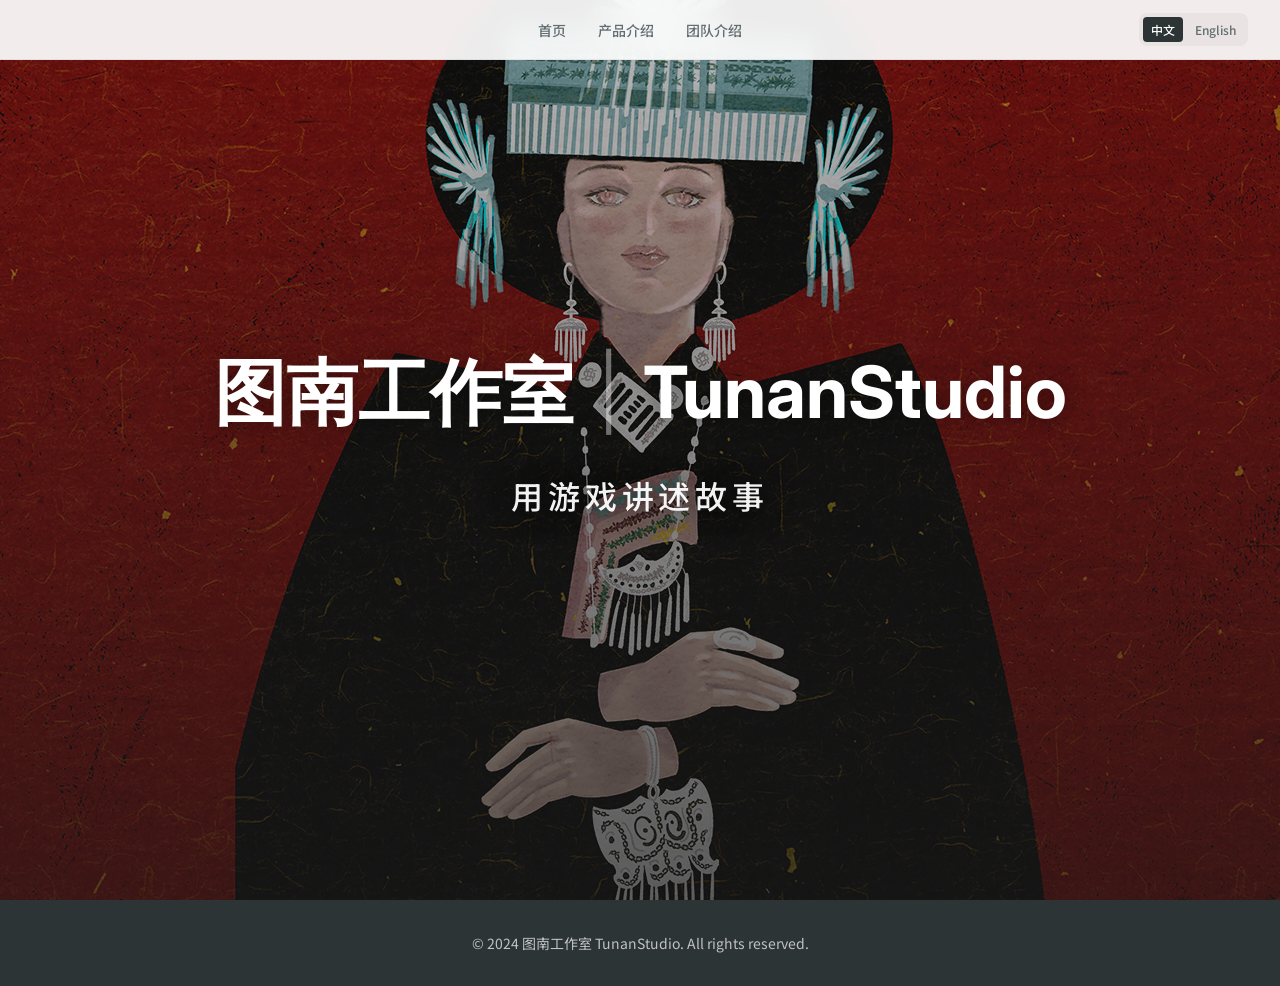
==== index.html @ 3f359770 "页面优化" ====
<!DOCTYPE html>
<html lang="zh-CN">
<head>
  <meta charset="UTF-8">
  <meta name="viewport" content="width=device-width, initial-scale=1.0">
  <meta name="description" content="图南工作室 - 用游戏讲述故事">
  <meta name="theme-color" content="#2D3436">
  
  <title>图南工作室 TunanStudio</title>
  
  <link rel="preconnect" href="https://fonts.googleapis.com">
  <link rel="preconnect" href="https://fonts.gstatic.com" crossorigin>
  <link href="https://fonts.googleapis.com/css2?family=Noto+Sans+SC:wght@400;500;700&family=Inter:wght@400;500;700&display=swap" rel="stylesheet">
  
  <link rel="stylesheet" href="css/styles.css">
  
  <script nomodule src="js/bundle.min.js"></script>
</head>
<body>
  <a href="#main-content" class="skip-link">跳转到主要内容</a>
  
  <header class="navbar" role="banner">
    <nav class="navbar-container" role="navigation" aria-label="主导航">
      <ul class="navbar-nav">
        <li><a href="/" class="nav-link" data-nav="home" data-i18n="nav.home">首页</a></li>
        <li><a href="/products" class="nav-link" data-nav="products" data-i18n="nav.products">产品介绍</a></li>
        <li><a href="/team" class="nav-link" data-nav="team" data-i18n="nav.team">团队介绍</a></li>
      </ul>
      
      <div class="navbar-actions">
        <div class="language-switcher" role="group" aria-label="语言切换">
          <button class="lang-btn active" data-lang="zh-CN" aria-label="切换到中文" aria-pressed="true">中文</button>
          <button class="lang-btn" data-lang="en" aria-label="Switch to English" aria-pressed="false">English</button>
        </div>
        
        <button class="mobile-menu-toggle" id="mobile-menu-btn" aria-label="打开菜单" aria-expanded="false" aria-controls="mobile-menu" onclick="toggleMobileMenu()">
          <span class="menu-icon"></span>
        </button>
      </div>
    </nav>
    
    <div class="mobile-menu" id="mobile-menu" aria-hidden="true">
      <button class="mobile-menu-close" onclick="toggleMobileMenu()" aria-label="关闭菜单">
        <span class="close-icon"></span>
      </button>
      <ul class="mobile-nav">
        <li><a href="/" class="mobile-nav-link" data-nav="home" data-i18n="nav.home">首页</a></li>
        <li><a href="/products" class="mobile-nav-link" data-nav="products" data-i18n="nav.products">产品介绍</a></li>
        <li><a href="/team" class="mobile-nav-link" data-nav="team" data-i18n="nav.team">团队介绍</a></li>
      </ul>
      <div class="mobile-lang-switcher">
        <button class="lang-btn active" data-lang="zh-CN">中文</button>
        <button class="lang-btn" data-lang="en">English</button>
      </div>
    </div>
  </header>

  <main id="main-content" role="main">
    <section class="hero" id="hero">
      <div class="hero-bg" id="hero-bg">
        <div class="hero-video-container" id="hero-video-container">
          <video 
            id="hero-video"
            class="hero-video"
            autoplay
            muted
            loop
            playsinline
            preload="auto"
            poster="img/hero/hero-bg.jpg"
            data-video-config='{
              "src": "video/hero.mp4",
              "webmSrc": "video/hero.webm",
              "poster": "img/hero/hero-bg.jpg",
              "muted": true,
              "loop": true,
              "preload": "auto",
              "objectFit": "cover",
              "zIndex": 0,
              "overlayOpacity": 0.5
            }'
          >
            <source src="video/hero.webm" type="video/webm">
            <source src="video/hero.mp4" type="video/mp4">
          </video>
          <div class="hero-video-fallback" id="hero-video-fallback"></div>
        </div>
        <div class="hero-overlay"></div>
        <div class="floating-images-container" id="floating-images-container"></div>
      </div>
      
      <div class="hero-content">
        <h1 class="brand-title">
          <span class="brand-cn" data-i18n="brand.cn">图南工作室</span>
          <span class="brand-divider">|</span>
          <span class="brand-en" data-i18n="brand.en">TunanStudio</span>
        </h1>
        <p class="brand-tagline" data-i18n="brand.tagline">用游戏讲述故事</p>
        
        <div class="hero-actions">
        </div>
      </div>
    </section>
  </main>

  <footer class="footer" role="contentinfo">
    <div class="container">
      <p class="footer-copyright" data-i18n="footer.copyright">© 2024 图南工作室 TunanStudio. All rights reserved.</p>
    </div>
  </footer>

  <script type="module" src="script/main.js"></script>
</body>
</html>
---- css/styles.css ----
:root {
  --color-primary: #2D3436;
  --color-secondary: #636E72;
  --color-accent: #74B9FF;
  --color-accent-2: #A29BFE;
  --color-light: #B2BEC3;
  --color-white: #FFFFFF;
  --color-bg: #FAFAFA;
  --color-bg-dark: #1A1A1A;
  --color-divider: #757575;
  
  --font-cn: 'Noto Sans SC', -apple-system, BlinkMacSystemFont, sans-serif;
  --font-en: 'Inter', -apple-system, BlinkMacSystemFont, sans-serif;
  
  --font-size-xs: 0.75rem;
  --font-size-sm: 0.875rem;
  --font-size-base: 1rem;
  --font-size-lg: 1.125rem;
  --font-size-xl: 1.25rem;
  --font-size-2xl: 1.5rem;
  --font-size-3xl: 2rem;
  --font-size-4xl: 2.5rem;
  --font-size-5xl: 3.5rem;
  --font-size-6xl: 4.5rem;
  
  --line-height-tight: 1.2;
  --line-height-normal: 1.6;
  --line-height-relaxed: 1.8;
  
  --font-weight-normal: 400;
  --font-weight-medium: 500;
  --font-weight-bold: 700;
  
  --spacing-xs: 0.25rem;
  --spacing-sm: 0.5rem;
  --spacing-md: 1rem;
  --spacing-lg: 1.5rem;
  --spacing-xl: 2rem;
  --spacing-2xl: 3rem;
  --spacing-3xl: 4rem;
  --spacing-4xl: 6rem;
  
  --navbar-height: 60px;
  --transition-fast: 150ms ease;
  --transition-normal: 250ms ease;
  --transition-slow: 350ms ease;
  
  --shadow-sm: 0 1px 2px rgba(0, 0, 0, 0.05);
  --shadow-md: 0 4px 6px rgba(0, 0, 0, 0.07);
  --shadow-lg: 0 10px 15px rgba(0, 0, 0, 0.1);
  --shadow-xl: 0 20px 25px rgba(0, 0, 0, 0.15);
  --shadow-hover: 0 12px 28px rgba(0, 0, 0, 0.12), 0 8px 16px rgba(0, 0, 0, 0.08);
  --shadow-hover-deep: 0 16px 40px rgba(0, 0, 0, 0.18), 0 8px 20px rgba(0, 0, 0, 0.12);
  
  --radius-sm: 4px;
  --radius-md: 8px;
  --radius-lg: 12px;
  --radius-full: 9999px;
  
  --z-dropdown: 100;
  --z-sticky: 200;
  --z-fixed: 300;
  --z-modal: 400;
  --z-tooltip: 500;
}

*,
*::before,
*::after {
  box-sizing: border-box;
  margin: 0;
  padding: 0;
}

html {
  font-size: 16px;
  scroll-behavior: smooth;
  -webkit-font-smoothing: antialiased;
  -moz-osx-font-smoothing: grayscale;
}

body {
  font-family: var(--font-cn);
  font-size: var(--font-size-base);
  font-weight: var(--font-weight-normal);
  line-height: var(--line-height-normal);
  color: var(--color-primary);
  background-color: var(--color-bg);
  min-height: 100vh;
  overflow-x: hidden;
}

.skip-link {
  position: absolute;
  top: -100%;
  left: 50%;
  transform: translateX(-50%);
  padding: var(--spacing-sm) var(--spacing-md);
  background: var(--color-primary);
  color: var(--color-white);
  text-decoration: none;
  border-radius: var(--radius-sm);
  z-index: var(--z-tooltip);
  transition: top var(--transition-fast);
}

.skip-link:focus {
  top: var(--spacing-sm);
}

a {
  color: inherit;
  text-decoration: none;
}

button {
  font-family: inherit;
  cursor: pointer;
  border: none;
  background: none;
}

img {
  max-width: 100%;
  height: auto;
  display: block;
}

ul, ol {
  list-style: none;
}

.container {
  width: 100%;
  max-width: 1280px;
  margin: 0 auto;
  padding: 0 var(--spacing-lg);
}

.navbar {
  position: fixed;
  top: 0;
  left: 0;
  right: 0;
  height: var(--navbar-height);
  background: rgba(255, 255, 255, 0.92);
  backdrop-filter: blur(12px);
  -webkit-backdrop-filter: blur(12px);
  z-index: var(--z-fixed);
  border-bottom: 1px solid rgba(0, 0, 0, 0.06);
}

@supports not (backdrop-filter: blur(12px)) {
  .navbar {
    background: rgba(255, 255, 255, 0.98);
  }
}

.navbar-container {
  display: flex;
  align-items: center;
  justify-content: center;
  width: 100%;
  height: 100%;
  max-width: 1400px;
  margin: 0 auto;
  padding: 0 var(--spacing-xl);
  box-sizing: border-box;
  position: relative;
}
 

.navbar-brand {
  display: flex;
  align-items: center;
  gap: var(--spacing-sm);
  font-family: var(--font-en);
  font-weight: var(--font-weight-bold);
  font-size: var(--font-size-xl);
  color: var(--color-primary);
  transition: transform var(--transition-fast);
}

.navbar-brand:hover {
  transform: scale(1.02);
}

.brand-mark {
  display: flex;
  align-items: center;
  justify-content: center;
  width: 36px;
  height: 36px;
  background: linear-gradient(135deg, var(--color-primary) 0%, var(--color-secondary) 100%);
  color: var(--color-white);
  border-radius: var(--radius-sm);
  font-size: var(--font-size-lg);
}

.brand-logo {
  width: 36px;
  height: 36px;
  object-fit: contain;
  border-radius: var(--radius-sm);
}

.navbar-nav {
  display: flex;
  align-items: center;
  gap: var(--spacing-xl);
}

.nav-link {
  position: relative;
  font-size: var(--font-size-sm);
  font-weight: var(--font-weight-medium);
  color: var(--color-secondary);
  padding: var(--spacing-sm) 0;
  transition: color var(--transition-fast);
}

.nav-link::after {
  content: '';
  position: absolute;
  bottom: 0;
  left: 0;
  width: 0;
  height: 2px;
  background: var(--color-accent);
  transition: width var(--transition-normal);
}

.nav-link:hover,
.nav-link:focus {
  color: var(--color-primary);
}

.nav-link:hover::after,
.nav-link:focus::after {
  width: 100%;
}

.navbar-actions {
  display: flex;
  align-items: center;
  gap: var(--spacing-md);
  position: absolute;
  right: var(--spacing-xl);
}

.language-switcher {
  display: flex;
  align-items: center;
  gap: var(--spacing-xs);
  padding: var(--spacing-xs);
  background: rgba(0, 0, 0, 0.04);
  border-radius: var(--radius-md);
}

.lang-btn {
  padding: var(--spacing-xs) var(--spacing-sm);
  font-size: var(--font-size-xs);
  font-weight: var(--font-weight-medium);
  color: var(--color-secondary);
  border-radius: var(--radius-sm);
  transition: all var(--transition-fast);
  cursor: pointer;
  pointer-events: auto;
  background: transparent;
  border: none;
  touch-action: manipulation;
  -webkit-tap-highlight-color: transparent;
}

.lang-btn:focus {
  outline: 2px solid var(--color-primary);
  outline-offset: 2px;
}

.lang-btn:hover {
  color: var(--color-primary);
  background: rgba(0, 0, 0, 0.06);
}

.lang-btn.active {
  color: var(--color-white);
  background: var(--color-primary);
}

.mobile-menu-toggle {
  display: none;
  width: 36px;
  height: 36px;
  align-items: center;
  justify-content: center;
  cursor: pointer;
  pointer-events: auto !important;
  z-index: calc(var(--z-fixed) + 10);
  background: transparent;
  border: none;
  padding: 0;
  margin: 0;
  touch-action: manipulation;
  -webkit-tap-highlight-color: transparent;
}

.mobile-menu-toggle:hover {
  background: rgba(0, 0, 0, 0.05);
}

.mobile-menu-toggle:focus {
  outline: 2px solid var(--color-primary);
  outline-offset: 2px;
}

.mobile-menu-toggle:active {
  background: rgba(0, 0, 0, 0.1);
  transform: scale(0.95);
}

.menu-icon {
  position: relative;
  width: 20px;
  height: 2px;
  background: var(--color-primary);
  border-radius: 1px;
  transition: background var(--transition-fast), transform var(--transition-fast);
}

.menu-icon::before,
.menu-icon::after {
  content: '';
  position: absolute;
  left: 0;
  width: 100%;
  height: 2px;
  background: var(--color-primary);
  border-radius: 1px;
  transition: transform var(--transition-fast);
}

.menu-icon::before {
  top: -6px;
}

.menu-icon::after {
  bottom: -6px;
}

.mobile-menu-toggle.active .menu-icon {
  background: transparent;
}

.mobile-menu-toggle.active .menu-icon::before {
  transform: translateY(0) rotate(45deg);
}

.mobile-menu-toggle.active .menu-icon::after {
  transform: translateY(0) rotate(-45deg);
}

.mobile-menu {
  position: fixed;
  top: 0;
  left: 0;
  width: 100vw;
  height: 100vh;
  background: var(--color-white);
  padding: calc(var(--navbar-height) + var(--spacing-xl)) var(--spacing-xl) var(--spacing-xl);
  transform: translateX(100%);
  transition: transform var(--transition-normal);
  z-index: 9999;
  display: flex;
  flex-direction: column;
  justify-content: flex-start;
  gap: var(--spacing-2xl);
  box-sizing: border-box;
}

.mobile-menu.active {
  transform: translateX(0);
}

.mobile-menu-close {
  position: absolute;
  top: calc(var(--navbar-height) + var(--spacing-md));
  right: var(--spacing-lg);
  width: 44px;
  height: 44px;
  background: transparent;
  border: none;
  cursor: pointer;
  display: flex;
  align-items: center;
  justify-content: center;
  padding: 0;
  z-index: 10;
}

.close-icon {
  position: relative;
  width: 24px;
  height: 24px;
}

.close-icon::before,
.close-icon::after {
  content: '';
  position: absolute;
  top: 50%;
  left: 0;
  width: 100%;
  height: 2px;
  background: var(--color-primary);
  transform: translateY(-50%) rotate(45deg);
}

.close-icon::after {
  transform: translateY(-50%) rotate(-45deg);
}

.mobile-nav {
  display: flex;
  flex-direction: column;
  gap: var(--spacing-xl);
}

.mobile-nav-link {
  font-size: 28px;
  font-weight: var(--font-weight-medium);
  color: var(--color-primary);
  padding: var(--spacing-sm) 0;
  cursor: pointer;
  pointer-events: auto;
  touch-action: manipulation;
  -webkit-tap-highlight-color: transparent;
  text-decoration: none;
  display: block;
}

.mobile-nav-link:hover {
  opacity: 0.7;
}

.mobile-nav-link:focus {
  outline: 2px solid var(--color-primary);
  outline-offset: 4px;
}

.mobile-lang-switcher {
  display: flex;
  gap: var(--spacing-md);
  margin-top: auto;
}

.mobile-lang-switcher .lang-btn {
  font-size: var(--font-size-lg);
  padding: var(--spacing-sm) var(--spacing-lg);
}

@media (min-width: 769px) {
  .mobile-menu {
    display: none;
  }
  
  .mobile-lang-switcher {
    display: none;
  }
}

.hero {
  position: relative;
  min-height: 100vh;
  display: flex;
  align-items: center;
  justify-content: center;
  overflow: hidden;
}

.hero-bg {
  position: absolute;
  inset: 0;
  z-index: 0;
}

.hero-video-container {
  position: absolute;
  inset: 0;
  width: 100%;
  height: 100%;
  overflow: hidden;
  background-color: var(--color-bg-dark);
}

.hero-video {
  position: absolute;
  top: 50%;
  left: 50%;
  min-width: 100%;
  min-height: 100%;
  width: auto;
  height: auto;
  transform: translate(-50%, -50%);
  object-fit: cover;
  object-position: center;
  z-index: 0;
}

.hero-video-fallback {
  position: absolute;
  inset: 0;
  width: 100%;
  height: 100%;
  background-color: var(--color-bg-dark);
  background-image: url('../img/hero/hero-bg.jpg');
  background-size: cover;
  background-position: center;
  background-repeat: no-repeat;
  opacity: 0;
  transition: opacity 0.5s ease;
  z-index: 1;
}

.hero-video-fallback.active {
  opacity: 1;
}

.hero-video-container.video-error .hero-video {
  display: none;
}

.hero-video-container.video-error .hero-video-fallback {
  opacity: 1;
}

.hero-video-container.video-loading::after {
  content: '';
  position: absolute;
  top: 50%;
  left: 50%;
  width: 40px;
  height: 40px;
  margin: -20px 0 0 -20px;
  border: 3px solid rgba(255, 255, 255, 0.2);
  border-top-color: rgba(255, 255, 255, 0.8);
  border-radius: 50%;
  animation: heroVideoSpinner 1s linear infinite;
  z-index: 2;
}

@keyframes heroVideoSpinner {
  to {
    transform: rotate(360deg);
  }
}

@media (max-width: 768px) {
  .hero-video {
    object-fit: cover;
  }
}

@media (max-width: 480px) {
  .hero-video-container {
    background-position: center center;
  }
}

@media (prefers-reduced-motion: reduce) {
  .hero-video {
    display: none;
  }
  
  .hero-video-fallback {
    opacity: 1;
  }
}

.hero-overlay {
  position: absolute;
  inset: 0;
  background: linear-gradient(
    to bottom,
    rgba(26, 26, 26, 0.3) 0%,
    rgba(26, 26, 26, 0.5) 50%,
    rgba(26, 26, 26, 0.7) 100%
  );
}

.floating-images-container {
  position: absolute;
  inset: 0;
  z-index: 1;
  pointer-events: none;
}

.floating-images-container .floating-image-wrapper {
  pointer-events: auto;
}

.hero-content {
  position: relative;
  z-index: 100;
  text-align: center;
  padding: var(--spacing-xl);
}

.brand-title {
  display: flex;
  align-items: center;
  justify-content: center;
  gap: var(--spacing-lg);
  font-family: var(--font-en);
  font-size: clamp(2.5rem, 8vw, var(--font-size-6xl));
  font-weight: var(--font-weight-bold);
  color: var(--color-white);
  text-shadow: 0 2px 20px rgba(0, 0, 0, 0.3);
  margin-bottom: var(--spacing-lg);
}

.brand-cn,
.brand-en {
  display: inline-block;
  cursor: default;
  transform-style: preserve-3d;
  backface-visibility: hidden;
  will-change: transform, opacity;
}

.brand-divider {
  color: rgba(255, 255, 255, 0.4);
  font-weight: var(--font-weight-normal);
}

.brand-tagline {
  font-size: clamp(1.5rem, 5vw, var(--font-size-3xl));
  font-weight: var(--font-weight-medium);
  color: rgba(255, 255, 255, 0.95);
  letter-spacing: 0.15em;
  line-height: 1.4;
  margin-bottom: var(--spacing-2xl);
  text-shadow: 0 2px 20px rgba(0, 0, 0, 0.5), 0 0 40px rgba(0, 0, 0, 0.3);
}

@media (max-width: 768px) {
  .brand-tagline {
    font-size: clamp(1.25rem, 4vw, var(--font-size-2xl));
    letter-spacing: 0.12em;
    text-shadow: 0 2px 15px rgba(0, 0, 0, 0.5);
  }
}

@media (max-width: 480px) {
  .brand-tagline {
    font-size: clamp(1.125rem, 5vw, var(--font-size-xl));
    letter-spacing: 0.1em;
    padding: 0 var(--spacing-md);
  }
}

.hero-actions {
  display: flex;
  align-items: center;
  justify-content: center;
  gap: var(--spacing-md);
  flex-wrap: wrap;
}

.btn {
  display: inline-flex;
  align-items: center;
  justify-content: center;
  padding: var(--spacing-md) var(--spacing-xl);
  font-size: var(--font-size-sm);
  font-weight: var(--font-weight-medium);
  border-radius: var(--radius-sm);
  transition: all var(--transition-normal);
  min-width: 140px;
}

.btn-primary {
  background: var(--color-white);
  color: var(--color-primary);
}

.btn-primary:hover,
.btn-primary:focus {
  background: var(--color-accent);
  color: var(--color-white);
  transform: translateY(-2px);
  box-shadow: var(--shadow-lg);
}

.btn-secondary {
  background: transparent;
  color: var(--color-white);
  border: 1px solid rgba(255, 255, 255, 0.5);
}

.btn-secondary:hover,
.btn-secondary:focus {
  background: rgba(255, 255, 255, 0.1);
  border-color: var(--color-white);
  transform: translateY(-2px);
}

.hero-scroll-indicator {
  position: absolute;
  bottom: var(--spacing-2xl);
  left: 50%;
  transform: translateX(-50%);
  display: flex;
  flex-direction: column;
  align-items: center;
  gap: var(--spacing-sm);
  color: rgba(255, 255, 255, 0.6);
  animation: float 2s ease-in-out infinite;
}

.scroll-line {
  width: 1px;
  height: 40px;
  background: linear-gradient(to bottom, rgba(255, 255, 255, 0.6), transparent);
}

.scroll-text {
  font-size: var(--font-size-xs);
  letter-spacing: 0.1em;
  text-transform: uppercase;
}

@keyframes float {
  0%, 100% {
    transform: translateX(-50%) translateY(0);
  }
  50% {
    transform: translateX(-50%) translateY(8px);
  }
}

.page {
  padding-top: calc(var(--navbar-height) + var(--spacing-4xl));
  padding-bottom: var(--spacing-4xl);
  min-height: 100vh;
}

.page-header {
  text-align: center;
  margin-bottom: var(--spacing-sm);
}

.page-title {
  font-size: clamp(var(--font-size-3xl), 5vw, var(--font-size-5xl));
  font-weight: var(--font-weight-bold);
  color: var(--color-primary);
  margin-bottom: var(--spacing-md);
}

.section-divider {
  height: 1px;
  background: var(--color-divider);
  border: 0;
  margin: 4px 0 24px;
}

@media (max-width: 768px) {
  .section-divider {
    margin: 2px 0 16px;
  }
}

.products-grid {
  display: grid;
  grid-template-columns: repeat(3, 1fr);
  gap: var(--spacing-lg);
  width: 100%;
  max-width: 100%;
  box-sizing: border-box;
}

@media (max-width: 1024px) {
  .products-grid {
    grid-template-columns: repeat(2, 1fr);
    gap: var(--spacing-md);
  }
}

@media (max-width: 640px) {
  .products-grid {
    grid-template-columns: 1fr;
    gap: var(--spacing-md);
  }
}

.product-card {
  background: var(--color-white);
  border-radius: var(--radius-md);
  overflow: hidden;
  box-shadow: var(--shadow-sm);
  transition: transform 0.35s cubic-bezier(0.4, 0, 0.2, 1), box-shadow 0.35s cubic-bezier(0.4, 0, 0.2, 1);
  opacity: 0;
  transform: translateY(20px);
  display: flex;
  flex-direction: column;
  min-width: 0;
  width: 100%;
  min-height: 280px;
}

@media (max-width: 1024px) {
  .product-card {
    min-height: 260px;
  }
}

@media (max-width: 640px) {
  .product-card {
    min-height: auto;
    max-width: 400px;
    margin: 0 auto;
  }
}

.product-card.animate-in {
  animation: fadeInUp 0.6s ease forwards;
}

.product-card:hover {
  transform: translateY(-8px) scale(1.02);
  box-shadow: var(--shadow-hover-deep);
}

@keyframes fadeInUp {
  to {
    opacity: 1;
    transform: translateY(0);
  }
}

.product-image {
  aspect-ratio: 16 / 9;
  overflow: hidden;
  background: var(--color-bg);
  width: 100%;
}

.product-image a {
  display: block;
  width: 100%;
  height: 100%;
}

.product-image a:focus {
  outline: 2px solid var(--color-accent);
  outline-offset: -2px;
}

.product-image a:focus:not(:focus-visible) {
  outline: none;
}

.product-image a:focus-visible {
  outline: 2px solid var(--color-accent);
  outline-offset: -2px;
}

.product-image img {
  width: 100%;
  height: 100%;
  object-fit: cover;
  transition: transform var(--transition-slow);
}

.product-img-default {
  display: block;
}

.product-img-hover {
  display: none;
}

.product-card:hover .product-image > a > picture > .product-img-default {
  transform: scale(1.03);
}

.product-card[data-has-hover="true"]:hover > .product-image > a > picture > .product-img-default,
.product-card[data-has-hover="true"]:hover > .product-image > picture > .product-img-default {
  display: none;
}

.product-card[data-has-hover="true"]:hover > .product-image > a > picture > .product-img-hover,
.product-card[data-has-hover="true"]:hover > .product-image > picture > .product-img-hover {
  display: block;
}

.product-info {
  padding: 12px 16px;
  flex: 1;
  display: flex;
  flex-direction: column;
}

@media (max-width: 640px) {
  .product-info {
    padding: var(--spacing-md);
  }
}

.product-title {
  font-size: var(--font-size-lg);
  font-weight: var(--font-weight-bold);
  color: var(--color-primary);
  margin-bottom: 6px;
  line-height: 1.3;
  transition: transform var(--transition-normal);
}

.product-description {
  font-size: var(--font-size-sm);
  color: var(--color-secondary);
  line-height: var(--line-height-relaxed);
  margin-bottom: 10px;
  flex: 1;
  transition: transform var(--transition-normal);
}

.product-tags {
  display: flex;
  flex-wrap: wrap;
  gap: 6px;
  transition: transform var(--transition-normal);
}

.tag {
  padding: 3px 8px;
  font-size: 12px;
  font-weight: var(--font-weight-medium);
  color: var(--color-accent);
  background: rgba(116, 185, 255, 0.1);
  border-radius: var(--radius-sm);
  transition: transform var(--transition-normal);
}

.team-grid {
  display: grid;
  grid-template-columns: repeat(auto-fit, minmax(280px, 1fr));
  gap: var(--spacing-xl);
  margin-top: -16px;
}

.team-card {
  text-align: center;
  padding: var(--spacing-xl);
  background: var(--color-white);
  border-radius: var(--radius-lg);
  box-shadow: var(--shadow-md);
  opacity: 0;
  transform: translateY(20px);
  transition: transform 0.35s cubic-bezier(0.4, 0, 0.2, 1), box-shadow 0.35s cubic-bezier(0.4, 0, 0.2, 1);
}

.team-card.animate-in {
  animation: fadeInUp 0.6s ease forwards;
}

.team-card:hover,
.team-card:focus-visible {
  transform: translateY(-6px) scale(1.03) translateZ(0);
  box-shadow: var(--shadow-hover-deep);
}

.team-card:focus-visible {
  outline: 2px solid var(--color-accent);
  outline-offset: 2px;
}

.member-avatar {
  width: 120px;
  height: 120px;
  margin: 0 auto var(--spacing-lg);
  border-radius: var(--radius-full);
  overflow: hidden;
  background: var(--color-bg);
}

.member-avatar img {
  width: 100%;
  height: 100%;
  object-fit: cover;
}

.member-name {
  font-size: var(--font-size-xl);
  font-weight: var(--font-weight-bold);
  color: var(--color-primary);
  margin-bottom: var(--spacing-xs);
}

.member-role {
  font-size: var(--font-size-sm);
  color: var(--color-accent);
  font-weight: var(--font-weight-medium);
  margin-bottom: var(--spacing-md);
}

.member-description {
  font-size: var(--font-size-sm);
  color: var(--color-secondary);
  line-height: var(--line-height-relaxed);
}

.footer {
  background: var(--color-primary);
  color: rgba(255, 255, 255, 0.7);
  padding: var(--spacing-xl) 0;
}

.footer .container {
  display: flex;
  justify-content: center;
  flex-wrap: wrap;
  gap: var(--spacing-md);
}

.footer-copyright {
  font-size: var(--font-size-sm);
}

.footer-nav {
  display: flex;
  gap: var(--spacing-lg);
}

.footer-link {
  font-size: var(--font-size-sm);
  color: rgba(255, 255, 255, 0.7);
  transition: color var(--transition-fast);
}

.footer-link:hover,
.footer-link:focus {
  color: var(--color-white);
}

.page-transition-out {
  opacity: 0;
  transform: translateY(10px);
  transition: opacity 0.2s ease, transform 0.2s ease;
}

.page-transition-in {
  opacity: 1;
  transform: translateY(0);
}

.animate-target {
  opacity: 0;
  transform: translateY(20px);
}

.animate-target.animate-in {
  animation: fadeInUp 0.6s ease forwards;
}

@media (max-width: 768px) {
  .navbar-container {
    justify-content: center;
  }
  
  .navbar-nav {
    display: none;
  }
  
  .navbar-actions {
    right: var(--spacing-lg);
  }
  
  .mobile-menu-toggle {
    display: flex;
  }
  
  .language-switcher {
    display: none;
  }
  
  .brand-title {
    flex-direction: column;
    gap: var(--spacing-sm);
  }
  
  .brand-divider {
    display: none;
  }
  
  .hero-actions {
    flex-direction: column;
  }
  
  .btn {
    width: 100%;
    max-width: 280px;
  }
  
  .footer .container {
    flex-direction: column;
    text-align: center;
  }
}

@media (prefers-reduced-motion: reduce) {
  *,
  *::before,
  *::after {
    animation-duration: 0.01ms !important;
    animation-iteration-count: 1 !important;
    transition-duration: 0.01ms !important;
  }
  
  html {
    scroll-behavior: auto;
  }
}

@media (prefers-color-scheme: dark) {
  :root {
    --color-divider: #9E9E9E;
  }
}

@supports (grid-template-columns: subgrid) {
  .team-grid {
    grid-template-columns: subgrid;
  }
}

.floating-image-wrapper {
  position: absolute;
  z-index: 1;
  cursor: grab;
  user-select: none;
  -webkit-user-select: none;
  pointer-events: auto;
}

.floating-image-wrapper:active {
  cursor: grabbing;
}

.floating-image {
  width: 100%;
  height: 100%;
  object-fit: cover;
  border-radius: 8px;
  box-shadow: 0 4px 12px rgba(0, 0, 0, 0.15);
  transition: box-shadow 0.2s ease, transform 0.2s ease;
  pointer-events: none;
}

.floating-image-wrapper:hover .floating-image,
.floating-image-wrapper.dragging .floating-image {
  box-shadow: 0 8px 24px rgba(0, 0, 0, 0.25);
}

.floating-image-wrapper.dragging .floating-image {
  transform: scale(1.05);
}

.floating-image-wrapper.dragging {
  z-index: 10;
}

@media (max-width: 768px) {
  .floating-image-wrapper {
    cursor: grab;
  }

  .floating-image-wrapper:active {
    cursor: grabbing;
  }
}

@media (prefers-reduced-motion: reduce) {
  .floating-image-wrapper .floating-image {
    transition: none;
  }
}
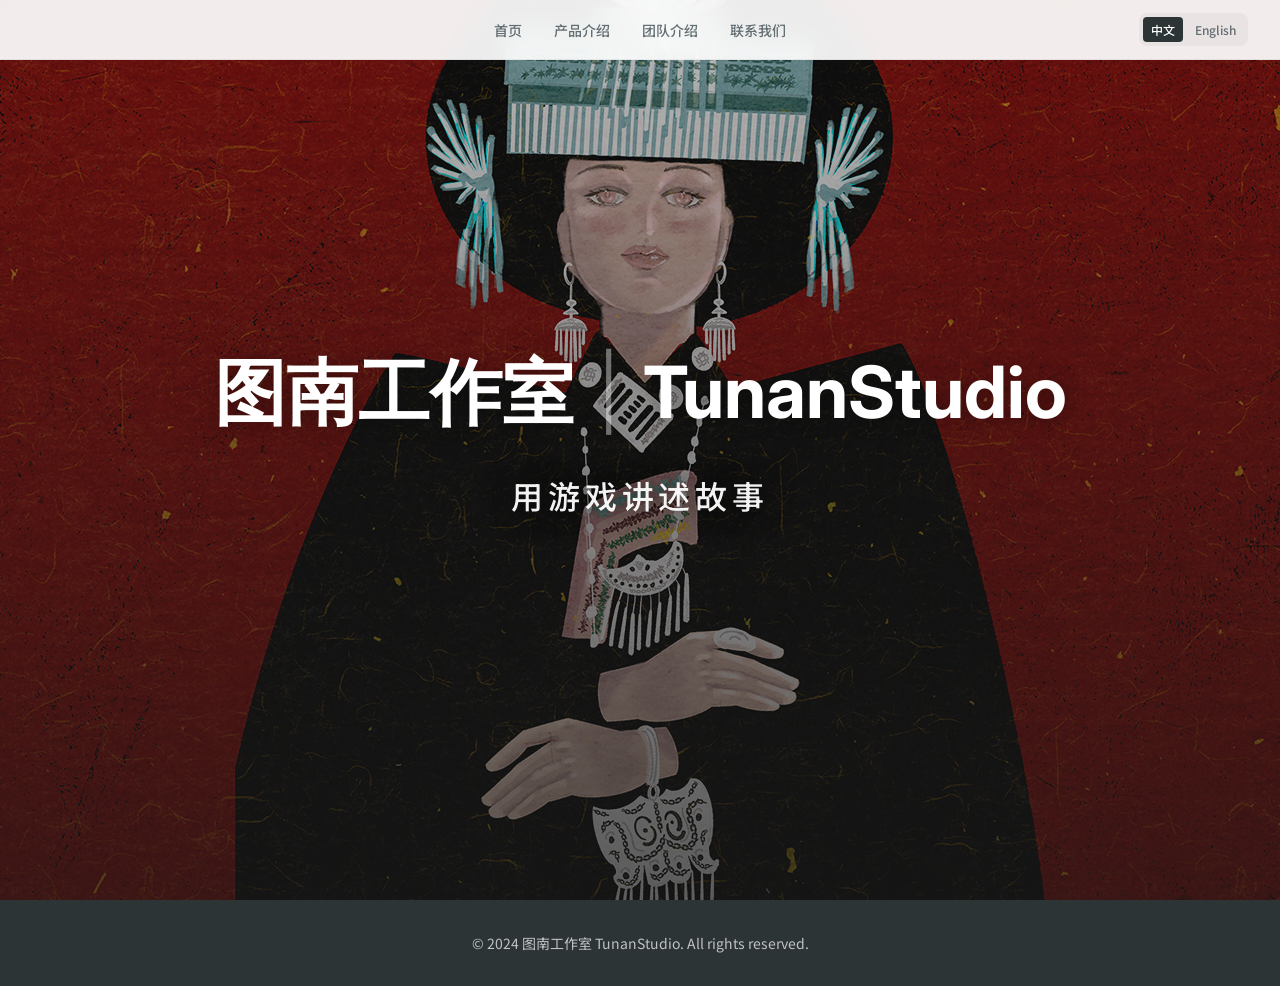
==== commit a3bc8eee: "团队介绍迭代+增加社媒界面" ====
--- a/index.html
+++ b/index.html
@@ -25,6 +25,7 @@
         <li><a href="/" class="nav-link" data-nav="home" data-i18n="nav.home">首页</a></li>
         <li><a href="/products" class="nav-link" data-nav="products" data-i18n="nav.products">产品介绍</a></li>
         <li><a href="/team" class="nav-link" data-nav="team" data-i18n="nav.team">团队介绍</a></li>
+        <li><a href="/social" class="nav-link" data-nav="social" data-i18n="nav.social">联系我们</a></li>
       </ul>
       
       <div class="navbar-actions">
@@ -47,6 +48,7 @@
         <li><a href="/" class="mobile-nav-link" data-nav="home" data-i18n="nav.home">首页</a></li>
         <li><a href="/products" class="mobile-nav-link" data-nav="products" data-i18n="nav.products">产品介绍</a></li>
         <li><a href="/team" class="mobile-nav-link" data-nav="team" data-i18n="nav.team">团队介绍</a></li>
+        <li><a href="/social" class="mobile-nav-link" data-nav="social" data-i18n="nav.social">联系我们</a></li>
       </ul>
       <div class="mobile-lang-switcher">
         <button class="lang-btn active" data-lang="zh-CN">中文</button>
--- a/css/styles.css
+++ b/css/styles.css
@@ -945,7 +945,60 @@
   display: grid;
   grid-template-columns: repeat(auto-fit, minmax(280px, 1fr));
   gap: var(--spacing-xl);
-  margin-top: -16px;
+  margin-top: var(--spacing-xl);
+}
+
+.team-intro-section {
+  margin: var(--spacing-xl) 0;
+  padding: 0;
+  opacity: 0;
+  transform: translateY(20px);
+}
+
+.team-intro-section.animate-in {
+  animation: fadeInUp 0.6s ease forwards;
+}
+
+.team-intro,
+.team-vision {
+  font-size: 1rem;
+  color: #374151;
+  line-height: 1.75;
+  margin-bottom: var(--spacing-lg);
+  text-align: left;
+  font-weight: 400;
+}
+
+.team-intro:last-child,
+.team-vision:last-child {
+  margin-bottom: 0;
+}
+
+.team-section-header {
+  opacity: 0;
+  transform: translateY(20px);
+}
+
+.team-section-header.animate-in {
+  animation: fadeInUp 0.6s ease forwards;
+}
+
+.team-section-title,
+.team-members-title {
+  font-size: 1.75rem;
+  font-weight: var(--font-weight-bold);
+  line-height: 1.4;
+  color: var(--color-primary);
+}
+
+.team-section-title {
+  padding-bottom: var(--spacing-lg);
+  margin-bottom: var(--spacing-md);
+}
+
+.team-members-title {
+  padding-bottom: var(--spacing-md);
+  margin-bottom: var(--spacing-lg);
 }
 
 .team-card {
@@ -1184,3 +1237,199 @@
     transition: none;
   }
 }
+
+.social-grid {
+  display: grid;
+  grid-template-columns: repeat(2, 1fr);
+  gap: var(--spacing-xl);
+  width: 100%;
+  max-width: 100%;
+  box-sizing: border-box;
+  margin-top: var(--spacing-2xl);
+}
+
+@media (max-width: 1024px) {
+  .social-grid {
+    grid-template-columns: 1fr;
+    gap: var(--spacing-lg);
+    max-width: 600px;
+    margin-left: auto;
+    margin-right: auto;
+  }
+}
+
+.social-card {
+  background: var(--color-white);
+  border-radius: var(--radius-lg);
+  overflow: hidden;
+  box-shadow: var(--shadow-md);
+  transition: transform 0.35s cubic-bezier(0.4, 0, 0.2, 1), box-shadow 0.35s cubic-bezier(0.4, 0, 0.2, 1);
+  opacity: 0;
+  transform: translateY(20px);
+  min-height: 200px;
+}
+
+@media (max-width: 640px) {
+  .social-card {
+    min-height: 180px;
+  }
+}
+
+.social-card.animate-in {
+  animation: fadeInUp 0.6s ease forwards;
+}
+
+.social-card:hover {
+  transform: translateY(-8px) scale(1.02);
+  box-shadow: var(--shadow-hover-deep);
+}
+
+.social-card:focus-within {
+  transform: translateY(-4px) scale(1.01);
+  box-shadow: var(--shadow-lg);
+}
+
+.social-card-link {
+  display: flex;
+  align-items: center;
+  padding: var(--spacing-2xl);
+  height: 100%;
+  text-decoration: none;
+  color: inherit;
+  box-sizing: border-box;
+  gap: var(--spacing-lg);
+}
+
+@media (max-width: 640px) {
+  .social-card-link {
+    padding: var(--spacing-xl);
+    flex-direction: column;
+    text-align: center;
+    gap: var(--spacing-md);
+  }
+}
+
+.social-card-link:focus {
+  outline: none;
+}
+
+.social-card-link:focus-visible {
+  outline: 2px solid var(--color-accent);
+  outline-offset: -2px;
+  border-radius: var(--radius-lg);
+}
+
+.social-card-icon {
+  flex-shrink: 0;
+  width: 80px;
+  height: 80px;
+  display: flex;
+  align-items: center;
+  justify-content: center;
+  border-radius: var(--radius-lg);
+  overflow: hidden;
+  background: linear-gradient(135deg, var(--color-bg) 0%, rgba(0, 0, 0, 0.05) 100%);
+  transition: transform var(--transition-normal);
+}
+
+.social-card:hover .social-card-icon {
+  transform: scale(1.05);
+}
+
+@media (max-width: 640px) {
+  .social-card-icon {
+    width: 72px;
+    height: 72px;
+  }
+}
+
+.social-card-icon img {
+  width: 100%;
+  height: 100%;
+  object-fit: contain;
+}
+
+.social-icon-placeholder {
+  font-size: 32px;
+  font-weight: var(--font-weight-bold);
+  color: var(--color-primary);
+  font-family: var(--font-en);
+}
+
+.social-card-content {
+  flex: 1;
+  min-width: 0;
+}
+
+@media (max-width: 640px) {
+  .social-card-content {
+    width: 100%;
+  }
+}
+
+.social-platform-name {
+  font-size: var(--font-size-2xl);
+  font-weight: var(--font-weight-bold);
+  color: var(--color-primary);
+  margin-bottom: var(--spacing-xs);
+  line-height: 1.3;
+}
+
+@media (max-width: 640px) {
+  .social-platform-name {
+    font-size: var(--font-size-xl);
+  }
+}
+
+.social-platform-id {
+  font-size: var(--font-size-sm);
+  color: var(--color-accent);
+  font-weight: var(--font-weight-medium);
+  margin-bottom: var(--spacing-sm);
+}
+
+.social-platform-desc {
+  font-size: var(--font-size-base);
+  color: var(--color-secondary);
+  line-height: var(--line-height-relaxed);
+}
+
+@media (max-width: 640px) {
+  .social-platform-desc {
+    font-size: var(--font-size-sm);
+  }
+}
+
+.social-card-arrow {
+  flex-shrink: 0;
+  width: 40px;
+  height: 40px;
+  display: flex;
+  align-items: center;
+  justify-content: center;
+  color: var(--color-light);
+  transition: color var(--transition-fast), transform var(--transition-fast);
+}
+
+.social-card:hover .social-card-arrow {
+  color: var(--color-accent);
+  transform: translateX(4px);
+}
+
+@media (max-width: 640px) {
+  .social-card-arrow {
+    display: none;
+  }
+}
+
+.social-page .page-subtitle {
+  font-size: var(--font-size-lg);
+  color: var(--color-secondary);
+  margin-top: var(--spacing-sm);
+}
+
+@media (max-width: 640px) {
+  .social-page .page-subtitle {
+    font-size: var(--font-size-base);
+  }
+}
